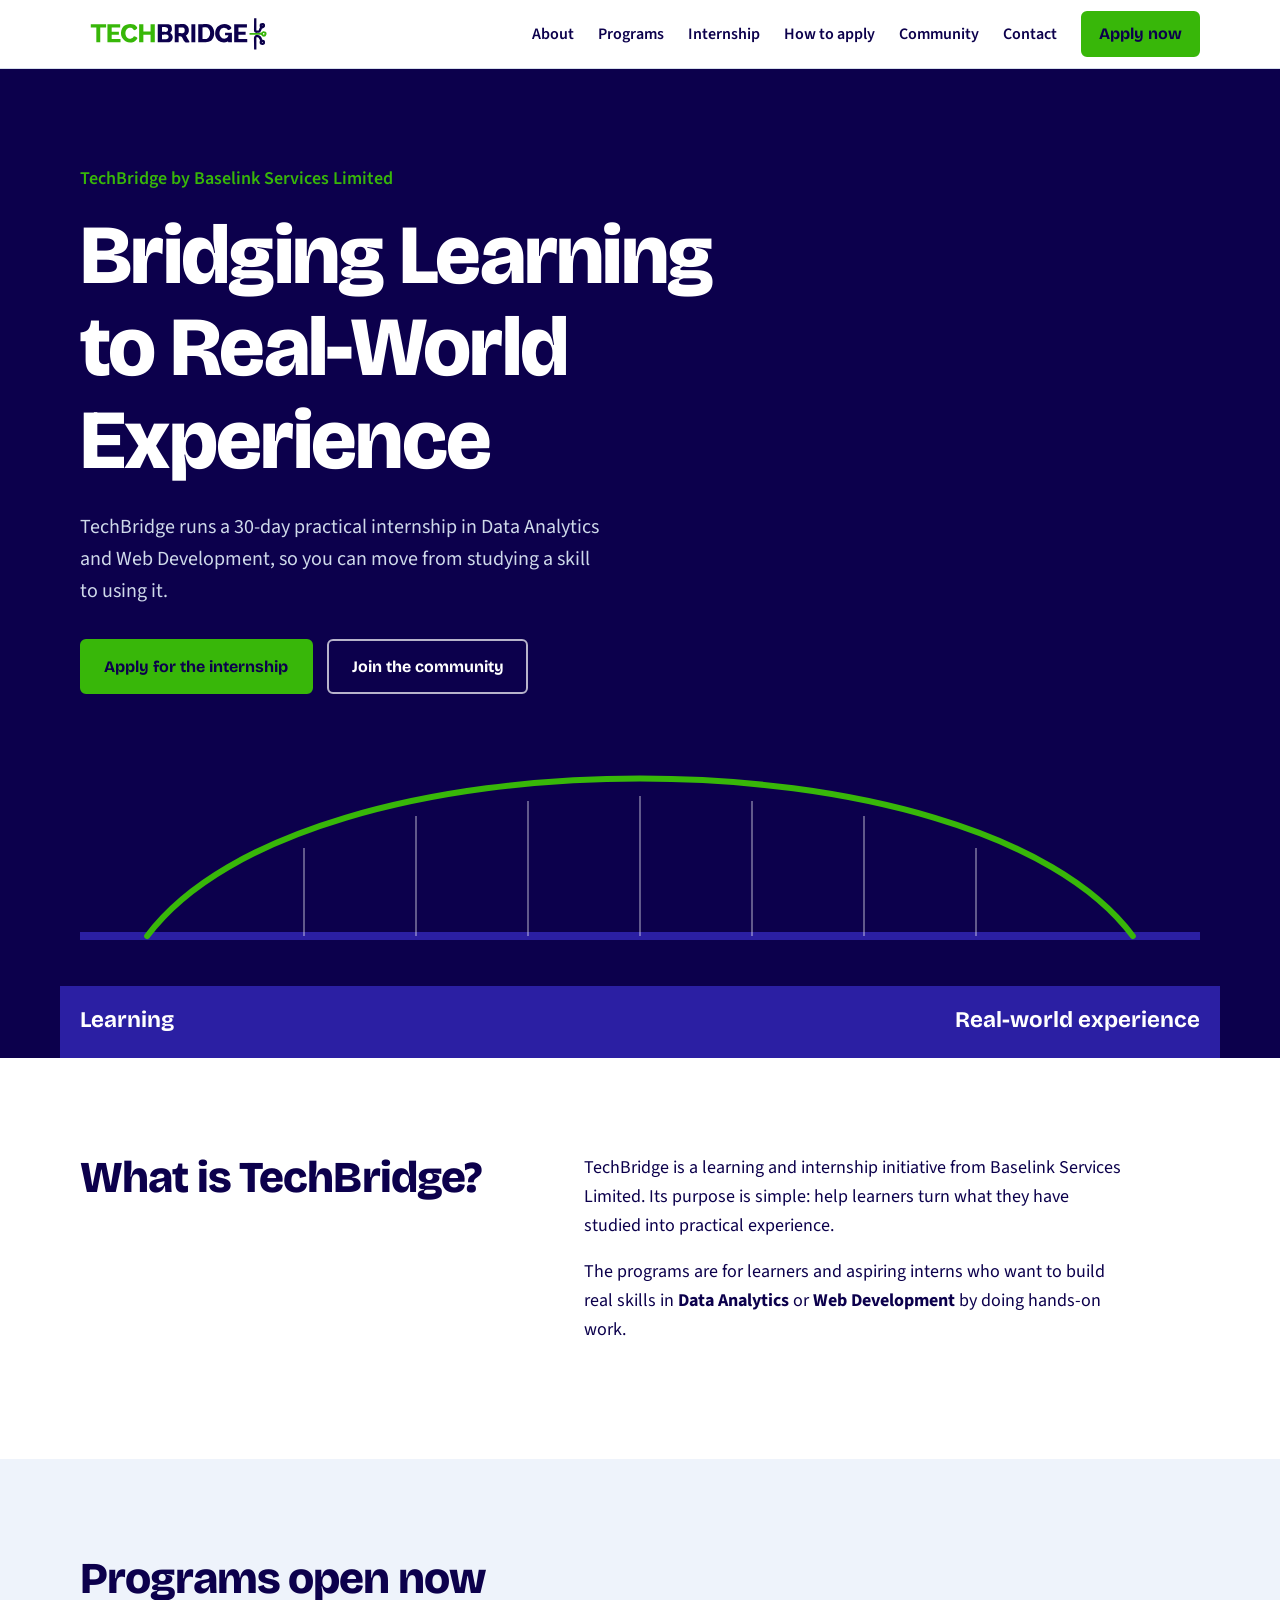
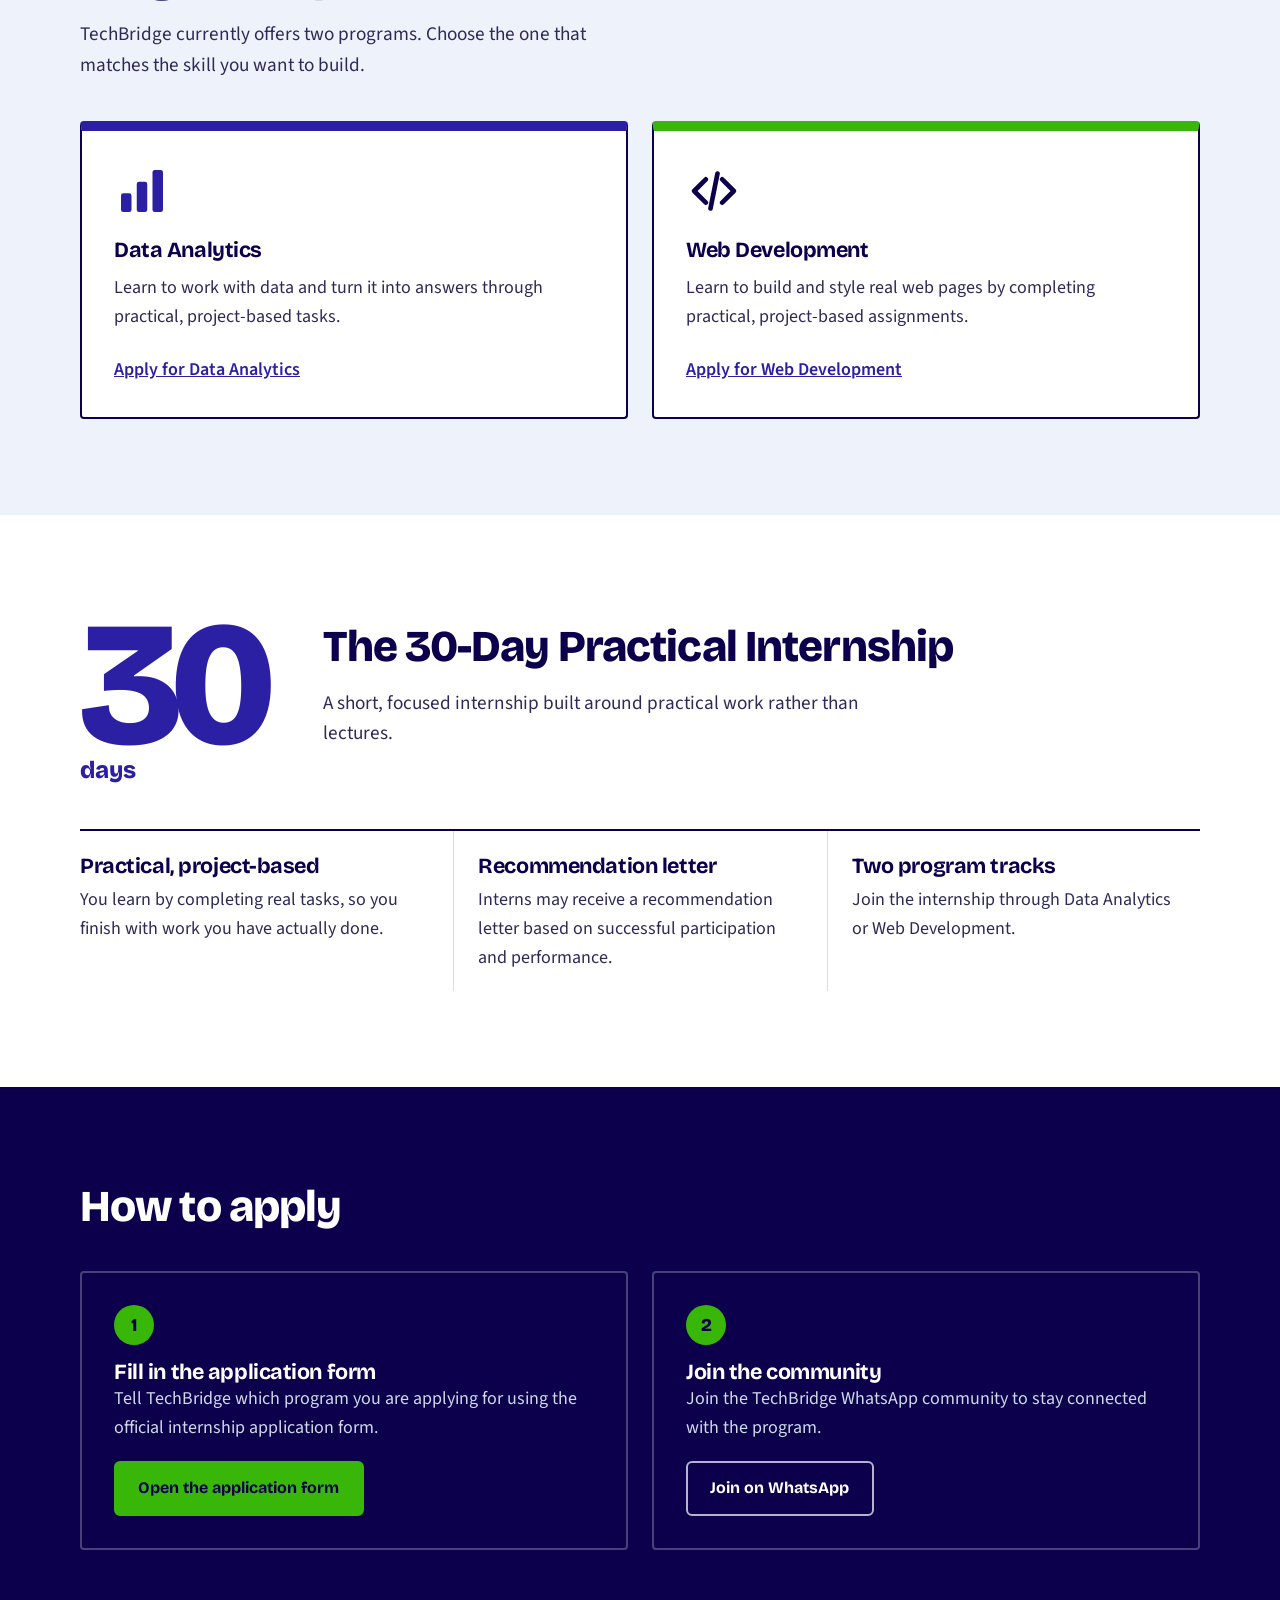
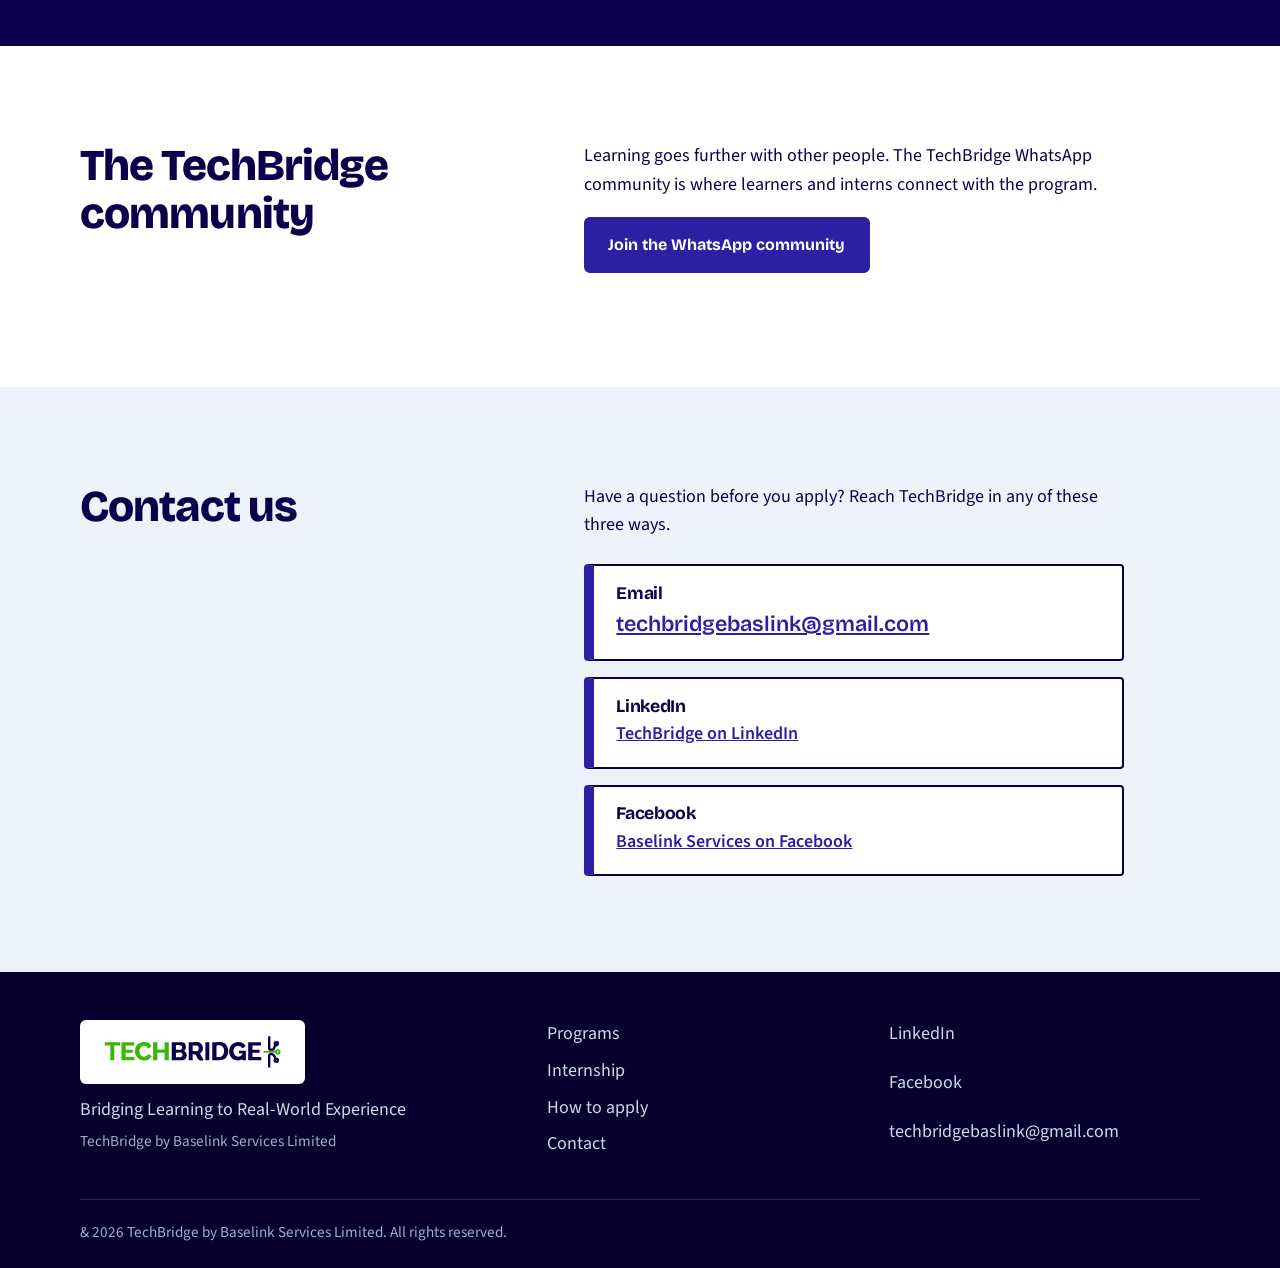
==== index.html @ 93c8d18e "Add files via upload" ====
<!DOCTYPE html>
<html lang="en">
<head>
    <meta charset="UTF-8">
    <meta name="viewport" content="width=device-width, initial-scale=1.0">
    <title>TechBridge | Bridging Learning to Real-World Experience</title>
    <meta name="description" content="TechBridge by Baselink Services Limited offers a 30-day practical internship in Data Analytics and Web Development.">
    <link rel="icon" href="images/techbridge-logo.svg" type="image/svg+xml">
    <link rel="preconnect" href="https://fonts.googleapis.com">
    <link rel="preconnect" href="https://fonts.gstatic.com" crossorigin>
    <link href="https://fonts.googleapis.com/css2?family=Bricolage+Grotesque:opsz,wght@12..96,500;12..96,700;12..96,800&family=Source+Sans+3:wght@400;600&display=swap" rel="stylesheet">
    <link rel="stylesheet" href="style.css">
</head>
<body>
    <a class="skip-link" href="#main">Skip to content</a>

    <header class="site-header">
        <div class="wrap header-inner">
            <a class="brand" href="#top" aria-label="TechBridge home">
                <img src="techbridge-logo.svg" alt="TechBridge logo" width="196" height="40">
            </a>
            <input type="checkbox" id="nav-check" class="nav-check" aria-label="Open menu">
            <label for="nav-check" class="nav-toggle" aria-hidden="true">
                <span class="bars"></span>
            </label>
            <nav class="site-nav" aria-label="Main">
                <ul>
                    <li><a href="#about">About</a></li>
                    <li><a href="#programs">Programs</a></li>
                    <li><a href="#internship">Internship</a></li>
                    <li><a href="#apply">How to apply</a></li>
                    <li><a href="#community">Community</a></li>
                    <li><a href="#contact">Contact</a></li>
                    <li><a class="btn btn-small" href="https://forms.gle/8EbdSy5ttGfLZfjv5" target="_blank" rel="noopener">Apply now</a></li>
                </ul>
            </nav>
        </div>
    </header>

    <main id="main">
        <!-- HERO -->
        <section class="hero" id="top">
            <div class="wrap">
                <p class="hero-org">TechBridge by Baselink Services Limited</p>
                <h1>Bridging Learning to Real-World Experience</h1>
                <p class="hero-lead">TechBridge runs a 30-day practical internship in Data Analytics and Web Development, so you can move from studying a skill to using it.</p>
                <div class="actions">
                    <a class="btn" href="https://forms.gle/8EbdSy5ttGfLZfjv5" target="_blank" rel="noopener">Apply for the internship</a>
                    <a class="btn btn-ghost" href="https://chat.whatsapp.com/FqpBvYS4oaK32cXDxc8JIS" target="_blank" rel="noopener">Join the community</a>
                </div>

                <div class="bridge" aria-hidden="true">
                    <svg viewBox="0 0 1000 220" preserveAspectRatio="none" focusable="false">
                        <path class="deck" d="M0 170H1000" />
                        <path class="arc" pathLength="1" d="M60 170C200 -40 800 -40 940 170" />
                        <g class="hangers">
                            <path d="M200 170V82M300 170V50M400 170V35M500 170V30M600 170V35M700 170V50M800 170V82" />
                        </g>
                    </svg>
                    <div class="banks">
                        <span>Learning</span>
                        <span>Real-world experience</span>
                    </div>
                </div>
            </div>
        </section>

        <!-- ABOUT -->
        <section class="section" id="about">
            <div class="wrap split">
                <div>
                    <h2>What is TechBridge?</h2>
                </div>
                <div class="prose">
                    <p>TechBridge is a learning and internship initiative from Baselink Services Limited. Its purpose is simple: help learners turn what they have studied into practical experience.</p>
                    <p>The programs are for learners and aspiring interns who want to build real skills in <strong>Data Analytics</strong> or <strong>Web Development</strong> by doing hands-on work.</p>
                </div>
            </div>
        </section>

        <!-- PROGRAMS -->
        <section class="section section-tint" id="programs">
            <div class="wrap">
                <h2>Programs open now</h2>
                <p class="section-lead">TechBridge currently offers two programs. Choose the one that matches the skill you want to build.</p>
                <div class="program-grid">
                    <article class="program program-data">
                        <svg class="program-icon" viewBox="0 0 48 48" aria-hidden="true" focusable="false">
                            <rect x="6" y="26" width="9" height="16" rx="2"/><rect x="19.5" y="16" width="9" height="26" rx="2"/><rect x="33" y="6" width="9" height="36" rx="2"/>
                        </svg>
                        <h3>Data Analytics</h3>
                        <p>Learn to work with data and turn it into answers through practical, project-based tasks.</p>
                        <a class="text-link" href="https://forms.gle/8EbdSy5ttGfLZfjv5" target="_blank" rel="noopener">Apply for Data Analytics</a>
                    </article>

                    <article class="program program-web">
                        <svg class="program-icon" viewBox="0 0 48 48" aria-hidden="true" focusable="false">
                            <path d="M17 14L7 24l10 10M31 14l10 10-10 10M27 9l-6 30" fill="none" stroke="currentColor" stroke-width="4" stroke-linecap="round" stroke-linejoin="round"/>
                        </svg>
                        <h3>Web Development</h3>
                        <p>Learn to build and style real web pages by completing practical, project-based assignments.</p>
                        <a class="text-link" href="https://forms.gle/8EbdSy5ttGfLZfjv5" target="_blank" rel="noopener">Apply for Web Development</a>
                    </article>
                </div>
            </div>
        </section>

        <!-- INTERNSHIP -->
        <section class="section" id="internship">
            <div class="wrap">
                <div class="internship-head">
                    <p class="big-days"><span>30</span> days</p>
                    <div>
                        <h2>The 30-Day Practical Internship</h2>
                        <p class="section-lead">A short, focused internship built around practical work rather than lectures.</p>
                    </div>
                </div>
                <ul class="benefits">
                    <li>
                        <h3>Practical, project-based</h3>
                        <p>You learn by completing real tasks, so you finish with work you have actually done.</p>
                    </li>
                    <li>
                        <h3>Recommendation letter</h3>
                        <p>Interns may receive a recommendation letter based on successful participation and performance.</p>
                    </li>
                    <li>
                        <h3>Two program tracks</h3>
                        <p>Join the internship through Data Analytics or Web Development.</p>
                    </li>
                </ul>
            </div>
        </section>

        <!-- HOW TO APPLY -->
        <section class="section section-ink" id="apply">
            <div class="wrap">
                <h2>How to apply</h2>
                <ol class="steps">
                    <li>
                        <h3>Fill in the application form</h3>
                        <p>Tell TechBridge which program you are applying for using the official internship application form.</p>
                        <a class="btn" href="https://forms.gle/8EbdSy5ttGfLZfjv5" target="_blank" rel="noopener">Open the application form</a>
                    </li>
                    <li>
                        <h3>Join the community</h3>
                        <p>Join the TechBridge WhatsApp community to stay connected with the program.</p>
                        <a class="btn btn-ghost" href="https://chat.whatsapp.com/FqpBvYS4oaK32cXDxc8JIS" target="_blank" rel="noopener">Join on WhatsApp</a>
                    </li>
                </ol>
            </div>
        </section>

        <!-- COMMUNITY -->
        <section class="section" id="community">
            <div class="wrap split">
                <div>
                    <h2>The TechBridge community</h2>
                </div>
                <div class="prose">
                    <p>Learning goes further with other people. The TechBridge WhatsApp community is where learners and interns connect with the program.</p>
                    <p><a class="btn btn-blue" href="https://chat.whatsapp.com/FqpBvYS4oaK32cXDxc8JIS" target="_blank" rel="noopener">Join the WhatsApp community</a></p>
                </div>
            </div>
        </section>

        <!-- CONTACT -->
        <section class="section section-tint" id="contact">
            <div class="wrap split">
                <div>
                    <h2>Contact us</h2>
                </div>
                <div class="prose">
                    <p>Have a question before you apply? Reach TechBridge in any of these three ways.</p>
                    <ul class="contact-list">
                        <li>
                            <h3>Email</h3>
                            <a class="email" href="mailto:techbridgebaslink@gmail.com">techbridgebaslink@gmail.com</a>
                        </li>
                        <li>
                            <h3>LinkedIn</h3>
                            <a href="https://www.linkedin.com/company/techbridge-services/" target="_blank" rel="noopener">TechBridge on LinkedIn</a>
                        </li>
                        <li>
                            <h3>Facebook</h3>
                            <a href="https://www.facebook.com/p/Baselink-Services-100066771475783/" target="_blank" rel="noopener">Baselink Services on Facebook</a>
                        </li>
                    </ul>
                </div>
            </div>
        </section>
    </main>

    <!-- FOOTER -->
    <footer class="site-footer">
        <div class="wrap footer-inner">
            <div class="footer-brand">
                <a class="brand" href="#top" aria-label="TechBridge home">
                    <img src="techbridge-logo.svg" alt="TechBridge logo" width="196" height="40">
                </a>
                <p>Bridging Learning to Real-World Experience</p>
                <p class="small">TechBridge by Baselink Services Limited</p>
            </div>
            <nav aria-label="Footer">
                <ul class="footer-links">
                    <li><a href="#programs">Programs</a></li>
                    <li><a href="#internship">Internship</a></li>
                    <li><a href="#apply">How to apply</a></li>
                    <li><a href="#contact">Contact</a></li>
                </ul>
            </nav>
            <ul class="footer-links">
                <li><a href="https://www.linkedin.com/company/techbridge-services/" target="_blank" rel="noopener">LinkedIn</a></li>
                <li><a href="https://www.facebook.com/p/Baselink-Services-100066771475783/" target="_blank" rel="noopener">Facebook</a></li>
                <li><a href="mailto:techbridgebaslink@gmail.com">techbridgebaslink@gmail.com</a></li>
            </ul>
        </div>
        <div class="wrap copyright">
            <p>& 2026 TechBridge by Baselink Services Limited. All rights reserved.</p>
        </div>
    </footer>
</body>
</html>
---- style.css ----
:root {
  --ink: #0c004c;
  --ink-soft: #2e2a55;
  --blue: #2b1fa3;
  --blue-dark: #1d1478;
  --signal: #38b709;
  --paper: #ffffff;
  --mist: #eef3fb;
  --line: #d6deeb;
  --font-head: "Bricolage Grotesque", "Segoe UI", system-ui, sans-serif;
  --font-body: "Source Sans 3", "Segoe UI", system-ui, sans-serif;
}

*, *::before, *::after { box-sizing: border-box;}
html { scroll-behavior: smooth; scroll-padding-top: 76px;}
body {
    margin: 0;
    font-family: var(--font-body);
    font-size: 1.125rem;
    line-height: 1.6;
    color: var(--ink);
    background: var(--paper);
}
img, svg { max-width: 100%; display: block;}
a { color: var(--blue);}
h1, h2, h3 {
    font-family: var(--font-head);
    line-height: 1.1;
    margin: 0;
    letter-spacing: -0.02em;
}
h2 { font-size: clamp(1.9rem, 4vw, 2.75rem); font-weight: 800;}
h3 { font-size: 1.35rem; font-weight: 700;}
p { margin: 0 0 1em;}

:focus-visible { outline: 3px solid var(--signal); outline-offset: 3px;}

.wrap { width: min(1120px, 100% - 2.5rem); margin-inline: auto;}
.sr-only {
    position: absolute;
    width: 1px;
    height: 1px;
    overflow: hidden;
    clip: rect(0 0 0 0);
    white-space: nowrap;
}
.skip-link {
    position: absolute;
    left: -999px;
    top: 0;
    background: var(--signal);
    color: var(--ink);
    padding: .6rem 1rem;
    z-index: 100;
}
.skip-link:focus { left: 0;}

/* BUTTONS */
.btn {
    display: inline-block;
    padding: .8rem 1.4rem;
    border-radius: 6px;
    background: var(--signal);
    color: var(--ink);
    font-family: var(--font-head);
    font-weight: 700;
    font-size: 1rem;
    text-decoration: none;
    border: 2px solid var(--signal);
    transition: background .2s, color .2s, border-color .2s;
}
.btn:hover { background: #4ccf1a; border-color: #4ccf1a;}
.btn-ghost { background: transparent; color: #fff; border-color: rgba(255, 255, 255, .7);}
.btn-ghost:hover { background: #fff; color: var(--ink); border-color: #fff;}
.btn-blue { background: var(--blue); border-color: var(--blue); color: #fff;}
.btn-blue:hover { background: var(--blue-dark); border-color: var(--blue-dark);}
.btn-small { padding: .5rem 1rem;}
.actions { display: flex; flex-wrap: wrap; gap: .9rem;}

/* HEADER */
.site-header {
    position: sticky;
    top: 0;
    z-index: 50;
    background: #fff;
    color: var(--ink);
    border-bottom: 1px solid var(--line);
}
.header-inner {
    position: relative;
    display: flex;
    align-items: center;
    justify-content: space-between;
    min-height: 68px;
}
.brand {
    display: inline-flex;
    align-items: center;
    text-decoration: none;
}
.brand img { height: 45px; width: 220pz; max-width: none; object-fit: cover; object-position: 50% 48.9%;}
.site-nav ul {
    list-style: none;
    margin: 0;
    padding: 0;
    display: flex;
    align-items: center;
    gap: 1.5rem;
}
.site-header a:not(.btn) {
    color: var(--ink);
    text-decoration: none;
    font-weight: 600;
    font-size: 1rem;
}
.site-header a:not(.btn):hover,
.site-header a:not(.btn):focus-visible { color: var(--blue); text-decoration: none;}

.nav-check {
    position: absolute;
    right: 0;
    top: 12px;
    width: 44px;
    height: 44px;
    opacity: 0;
    margin: 0;
    cursor: pointer;
    z-index: 2;
    display: none;
}
.nav-toggle {
    display: none;
    border: 2px solid var(--ink);
    border-radius: 6px;
    width: 44px;
    height: 44px;
    cursor: pointer;
    align-items: center;
    justify-content: center;
}
.nav-check:focus-visible + .nav-toggle { outline: 3px solid var(--signal); outline-offset: 3px;}
.nav-toggle .bars, .nav-toggle .bars::before, .nav-toggle .bars::after {
    display: block;
    width: 20px;
    height: 2px;
    background: var(--ink);
    position: relative;
    content: "";
}
.nav-toggle .bars::before { position: absolute; top: -6px;}
.nav-toggle .bars::after { position: absolute; top: 6px;}

/* HERO */
.hero {
    background: var(--ink);
    color: #fff;
    padding: clamp(3rem, 8vw, 6rem) 0 0;
    overflow: hidden;
}
.hero-org { color: var(--signal); font-weight: 600; margin-bottom: 1rem;}
.hero h1 { font-size: clamp(2.5rem, 7vw, 5.25rem); font-weight: 800; max-width: 14ch;}
.hero-lead {
    max-width: 52ch;
    font-size: 1.25rem;
    color: #cfd9ea;
    margin: 1.5rem 0 2rem;
}

.bridge { margin-top: clamp(2.5rem, 6vw, 4.5rem);}
.bridge svg {
    width: 100%;
    height: clamp(110px, 22vw, 220px);
    overflow: visible;
}
.bridge .deck { stroke: var(--blue); stroke-width: 8; fill: none;}
.bridge .arc {
    stroke: var(--signal);
    stroke-width: 6;
    fill: none;
    stroke-linecap: round;
    vector-effect: non-scaling-stroke;
}
.bridge svg { animation: reveal 1.6s ease-out both;}
.bridge .hangers path { stroke: rgba(255, 255, 255, .35); stroke-width: 2; vector-effect: non-scaling-stroke; fill: none;}
.banks {
    display: flex;
    justify-content: space-between;
    gap: 1rem;
    background: var(--blue);
    margin: 0 -1.25rem;
    padding: 1rem 1.25rem 1.25rem;
    font-family: var(--font-head);
    font-weight: 700;
    font-size: clamp(1rem, 2.5vw, 1.4rem);
}
@keyframes reveal { from { clip-path: inset(-20% 100% -20% 0);} to { clip-path: inset(-20% 0 -20% 0);}}

/* SECTIONS */
.section { padding: clamp(3.5rem, 8vw, 6rem) 0;}
.section-tint { background: var(--mist);}
.section-ink { background: var(--ink); color: #fff;}
.section-lead {
    font-size: 1.2rem;
    color: var(--ink-soft);
    max-width: 55ch;
    margin-top: 1rem;
}
.section-ink .section-lead { color: #cfd9ea;}

.split {
    display: grid;
    grid-template-columns: 1fr 1.4fr;
    gap: clamp(1.5rem, 5vw, 4rem);
    align-items: start;
}
.prose { max-width: 60ch;}
.email {
    font-family: var(--font-head);
    font-size: clamp(1.25rem, 3vw, 1.75rem);
    font-weight: 700;
    word-break: break-word;
}

/* CONTACT */
.contact-list {
    list-style: none;
    margin: 1.5rem 0 0;
    padding: 0;
    display: grid;
    gap: 1rem;
}
.contact-list li {
    background: #fff;
    border: 2px solid var(--ink);
    border-left: 10px solid var(--blue);
    border-radius: 4px;
    padding: 1.1rem 1.4rem;
}
.contact-list h3 { font-size: 1.1rem; margin-bottom: .25rem;}
.contact-list a { font-weight: 600; word-break: break-word;}
.contact-list .email { font-size: clamp(1.1rem, 2.5vw, 1.35rem);}

/* PROGRAMS */
.program-grid {
    display: grid;
    grid-template-columns: repeat(2, 1fr);
    gap: 1.5rem;
    margin-top: 2.5rem;
}
.program {
    background: #fff;
    border: 2px solid var(--ink);
    border-radius: 4px;
    padding: 2rem;
    display: flex;
    flex-direction: column;
    align-items: flex-start;
    gap: .75rem;
}
.program p { color: var(--ink-soft); margin: 0;}
.program-icon {
    width: 56px;
    height: 56px;
    color: var(--blue);
    fill: var(--blue);
    margin-bottom: .5rem;
}
.program-web .program-icon { fill: none; color: var(--ink);}
.program-data { border-top: 10px solid var(--blue);}
.program-web { border-top: 10px solid var(--signal);}
.text-link { margin-top: auto; padding-top: .75rem; font-weight: 600;}

/* INTERNSHIP */
.internship-head {
    display: flex;
    align-items: center;
    gap: clamp(1.5rem, 5vw, 3.5rem);
    flex-wrap: wrap;
}
.big-days {
    margin: 0;
    font-family: var(--font-head);
    font-weight: 800;
    line-height: .85;
    color: var(--blue);
    font-size: 1.5rem;
}
.big-days span {
    display: block;
    font-size: clamp(6rem, 18vw, 11rem);
    letter-spacing: -0.05em;
}
.benefits {
    list-style: none;
    margin: 3rem 0 0;
    padding: 0;
    display: grid;
    grid-template-columns: repeat(3, 1fr);
    gap: 0;
    border-top: 2px solid var(--ink);
}
.benefits li { padding: 1.5rem 1.5rem 0 0;}
.benefits li + li { padding-left: 1.5rem; border-left: 1px solid var(--line);}
.benefits h3 { margin-bottom: .5rem;}
.benefits p { color: var(--ink-soft);}

/* APPLY STEPS */
.steps {
    list-style: none;
    counter-reset: step;
    margin: 2.5rem 0 0;
    padding: 0;
    display: grid;
    grid-template-columns: repeat(2, 1fr);
    gap: 1.5rem;
}
.steps li {
    counter-increment: step;
    border: 2px solid rgba(255, 255, 255, .25);
    border-radius: 4px;
    padding: 2rem;
    position: relative;
}
.steps li::before {
    content: counter(step);
    display: grid;
    place-items: center;
    width: 40px;
    height: 40px;
    border-radius: 50%;
    background: var(--signal);
    color: var(--ink);
    font-family: var(--font-head);
    font-weight: 800;
    margin-bottom: 1rem;
}
.steps p { color: #cfd9ea;}

/* FOOTER */
.site-footer { background: #07002f; color: #cfd9ea; padding: 3rem 0 1.5rem;}
.footer-inner {
    display: grid;
    grid-template-columns: 1.4fr 1fr 1fr;
    gap: 2rem;
}
.footer-brand .brand {
    background: #fff;
    padding: .6rem .9rem;
    border-radius: 6px;
}
.footer-brand p { margin: .75rem 0 0;}
.footer-brand .small { font-size: .95rem; color: #9fb0c8; margin-top: .25rem;}
.footer-links {
    list-style: none;
    margin: 0;
    padding: 0;
    display: grid;
    gap: .5rem;
}
.footer-links a { color: #cfd9ea; text-decoration: none; word-break: break-word;}
.footer-links a:hover { color: var(--signal); text-decoration: none;}
.copyright {
    margin-top: 2.5rem;
    padding-top: 1.25rem;
    border-top: 1px solid rgba(255, 255, 255, .15);
    font-size: .95rem;
    color: #9fb0c8;
}
.copyright p { margin: 0;}

/* TABLET */
@media (max-width: 900px) {
    .nav-check { display: block;}
    .nav-toggle { display: inline-flex;}
    .site-nav {
        position: absolute;
        top: 68px;
        left: -1.25rem;
        right: -1.25rem;
        background: #fff;
        border-bottom: 1px solid var(--line);
        display: none;
        padding: 1rem 1.25rem 1.5rem;
    }
    .nav-check:checked ~ .site-nav { display: block;}
    .site-nav ul { flex-direction: column; align-items: flex-start; gap: 1rem;}
    .split { grid-template-columns: 1fr;}
    .benefits { grid-template-columns: 1fr;}
    .benefits li, .benefits li + li { padding: 1.25rem 0; border-left: 0; border-bottom: 1px solid var(--line);}
    .footer-inner { grid-template-columns: 1fr 1fr;}
    .footer-brand { grid-column: 1 / -1;}
}

/* MOBILE */
@media (max-width: 640px) {
    body { font-size: 1.0625rem;}
    .program-grid, .steps { grid-template-columns: 1fr;}
    .program, .steps li { padding: 1.5rem;}
    .actions .btn { width: 100%; text-align: center;}
    .footer-inner { grid-template-columns: 1fr;}
    .banks { flex-direction: column; gap: .25rem;}
    .banks span:last-child { text-align: right;}
}

@media (prefers-reduced-motion: reduce) {
    html { scroll-behavior: auto;}
    .bridge svg { animation: none;}
}
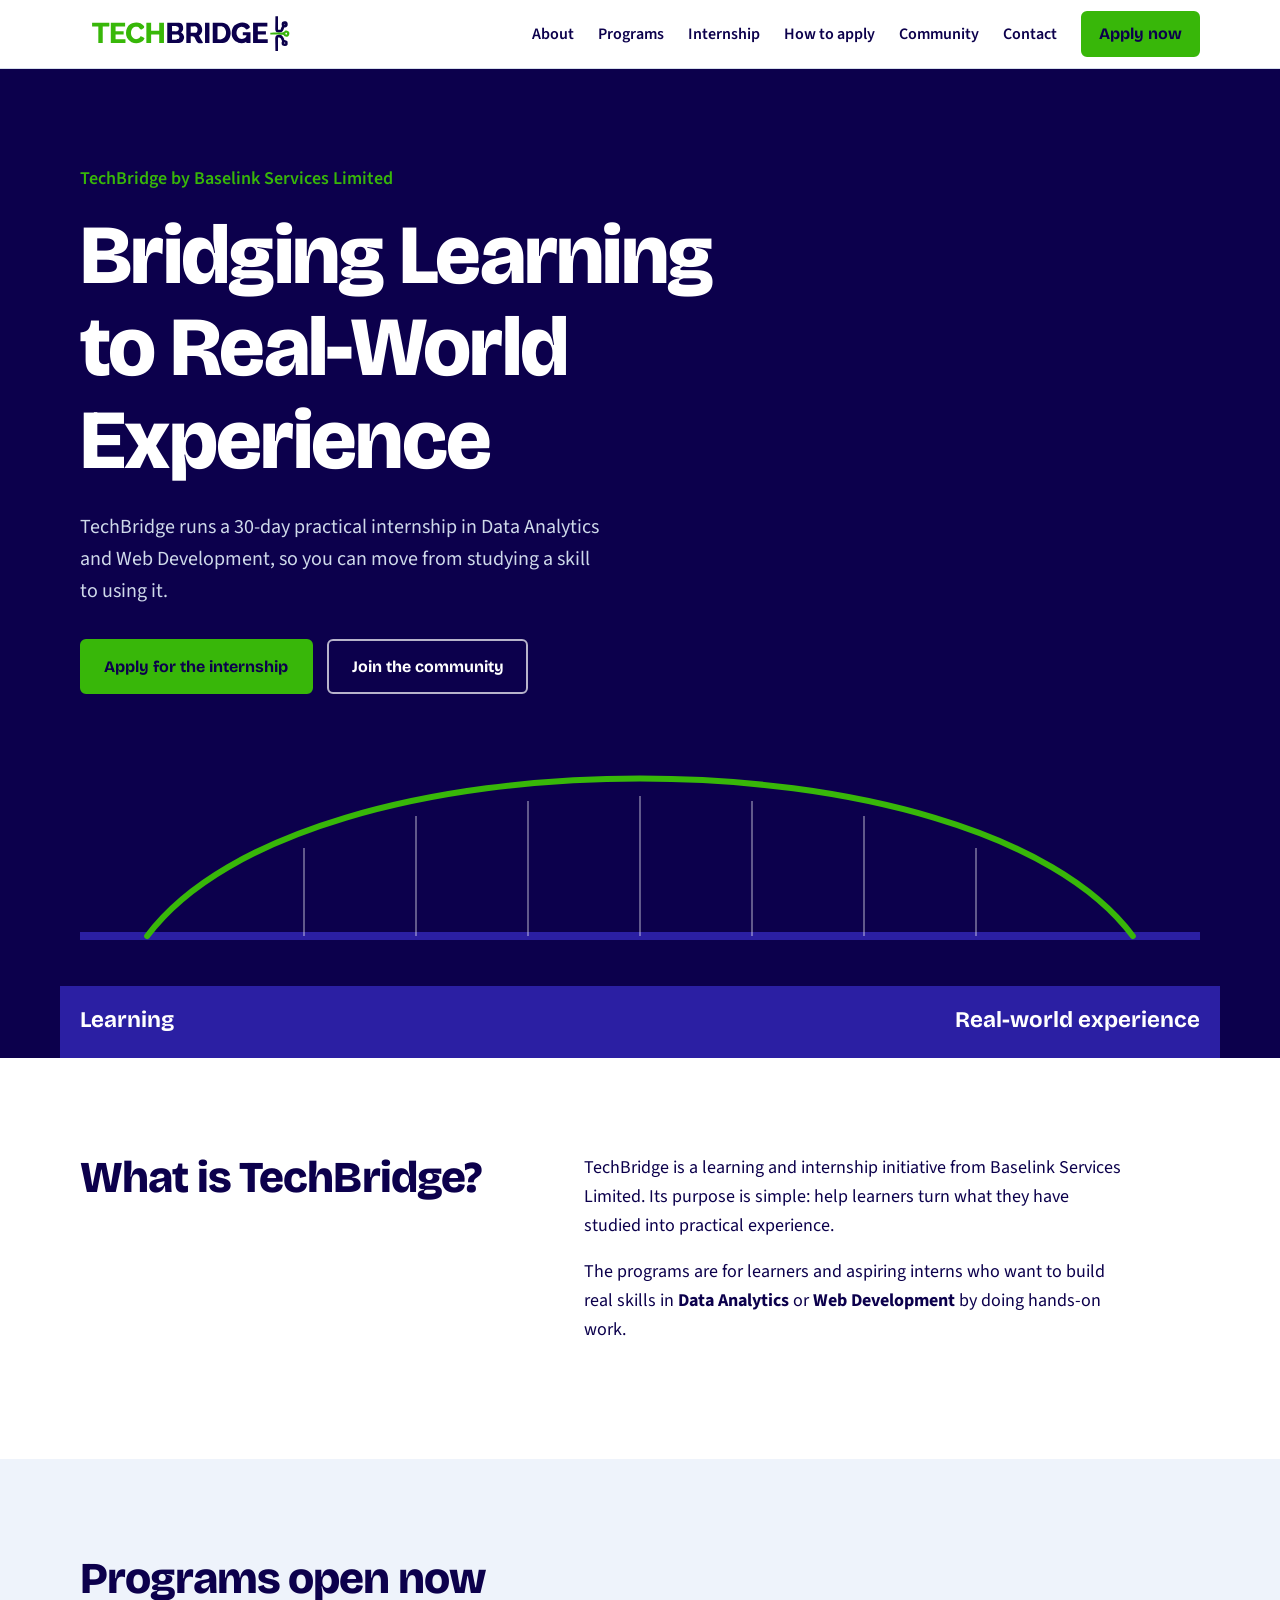
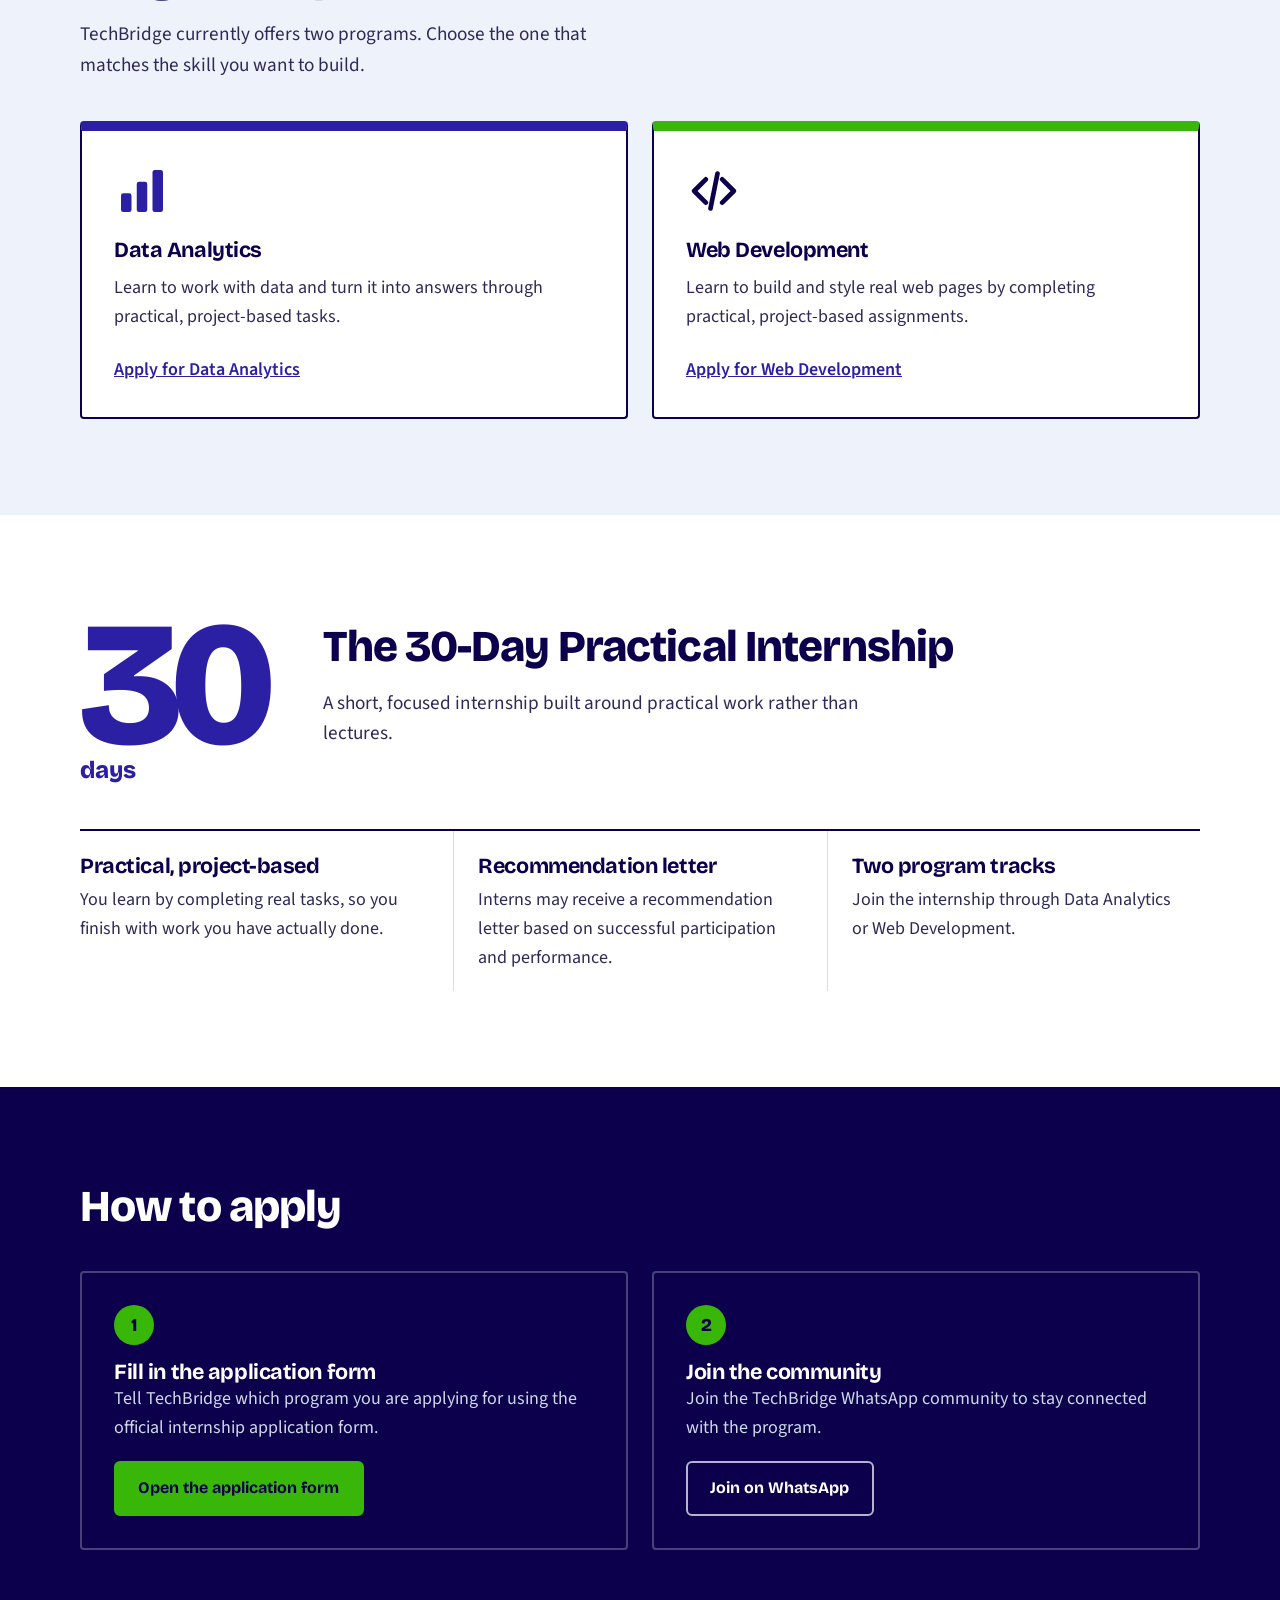
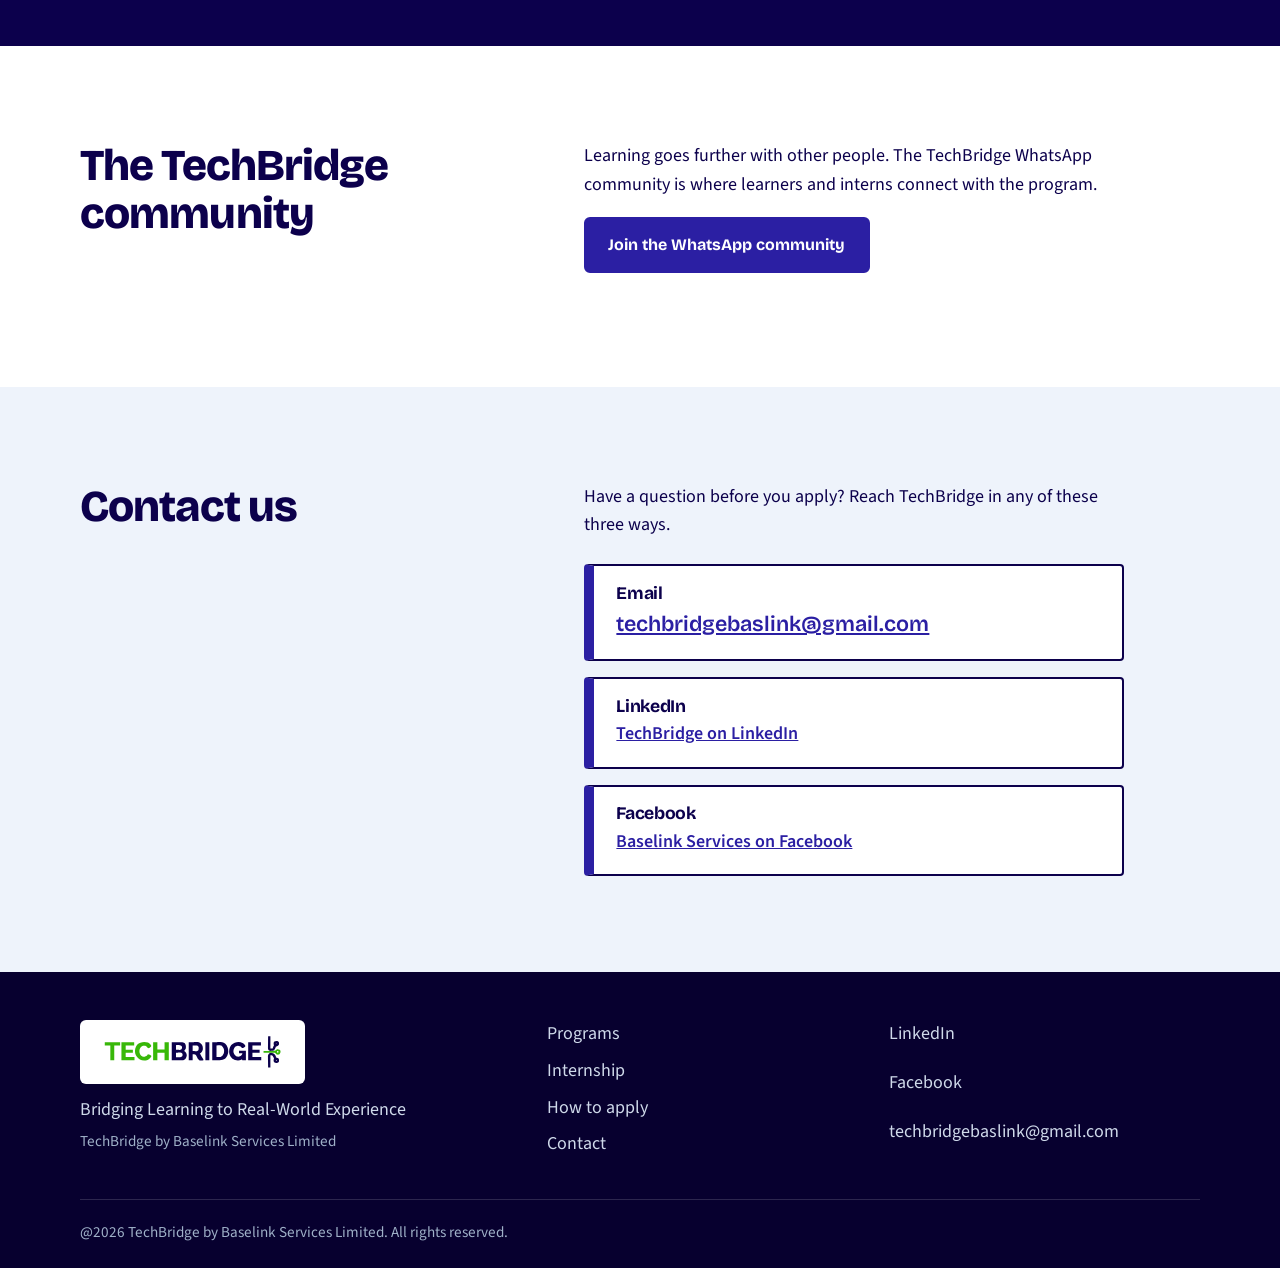
==== commit a1d2a3a5: "Add files via upload" ====
--- a/index.html
+++ b/index.html
@@ -17,16 +17,16 @@
     <header class="site-header">
         <div class="wrap header-inner">
             <a class="brand" href="#top" aria-label="TechBridge home">
-                <img src="techbridge-logo.svg" alt="TechBridge logo" width="196" height="40">
+                <img src="techbridge-logo.svg" alt="TechBridge logo" width="220" height="45">
             </a>
-            <input type="checkbox" id="nav-check" class="nav-check" aria-label="Open menu">
-            <label for="nav-check" class="nav-toggle" aria-hidden="true">
-                <span class="bars"></span>
+             <span id="menu-open" class="menu-anchor"></span>
+            <a class="nav-toggle nav-open" href="#menu-open" aria-label="Open menu"><span class="bars"></span></a>
+            <a class="nav-toggle nav-close" href="#menu-closed" aria-label="Close menu"><span class="bars"></span></a>
             </label>
             <nav class="site-nav" aria-label="Main">
                 <ul>
                     <li><a href="#about">About</a></li>
-                    <li><a href="#programs">Programs</a></li>
+                    <li><a href="programs.html">Programs</a></li>
                     <li><a href="#internship">Internship</a></li>
                     <li><a href="#apply">How to apply</a></li>
                     <li><a href="#community">Community</a></li>
@@ -216,7 +216,7 @@
             </ul>
         </div>
         <div class="wrap copyright">
-            <p>& 2026 TechBridge by Baselink Services Limited. All rights reserved.</p>
+            <p>@2026 TechBridge by Baselink Services Limited. All rights reserved.</p>
         </div>
     </footer>
 </body>
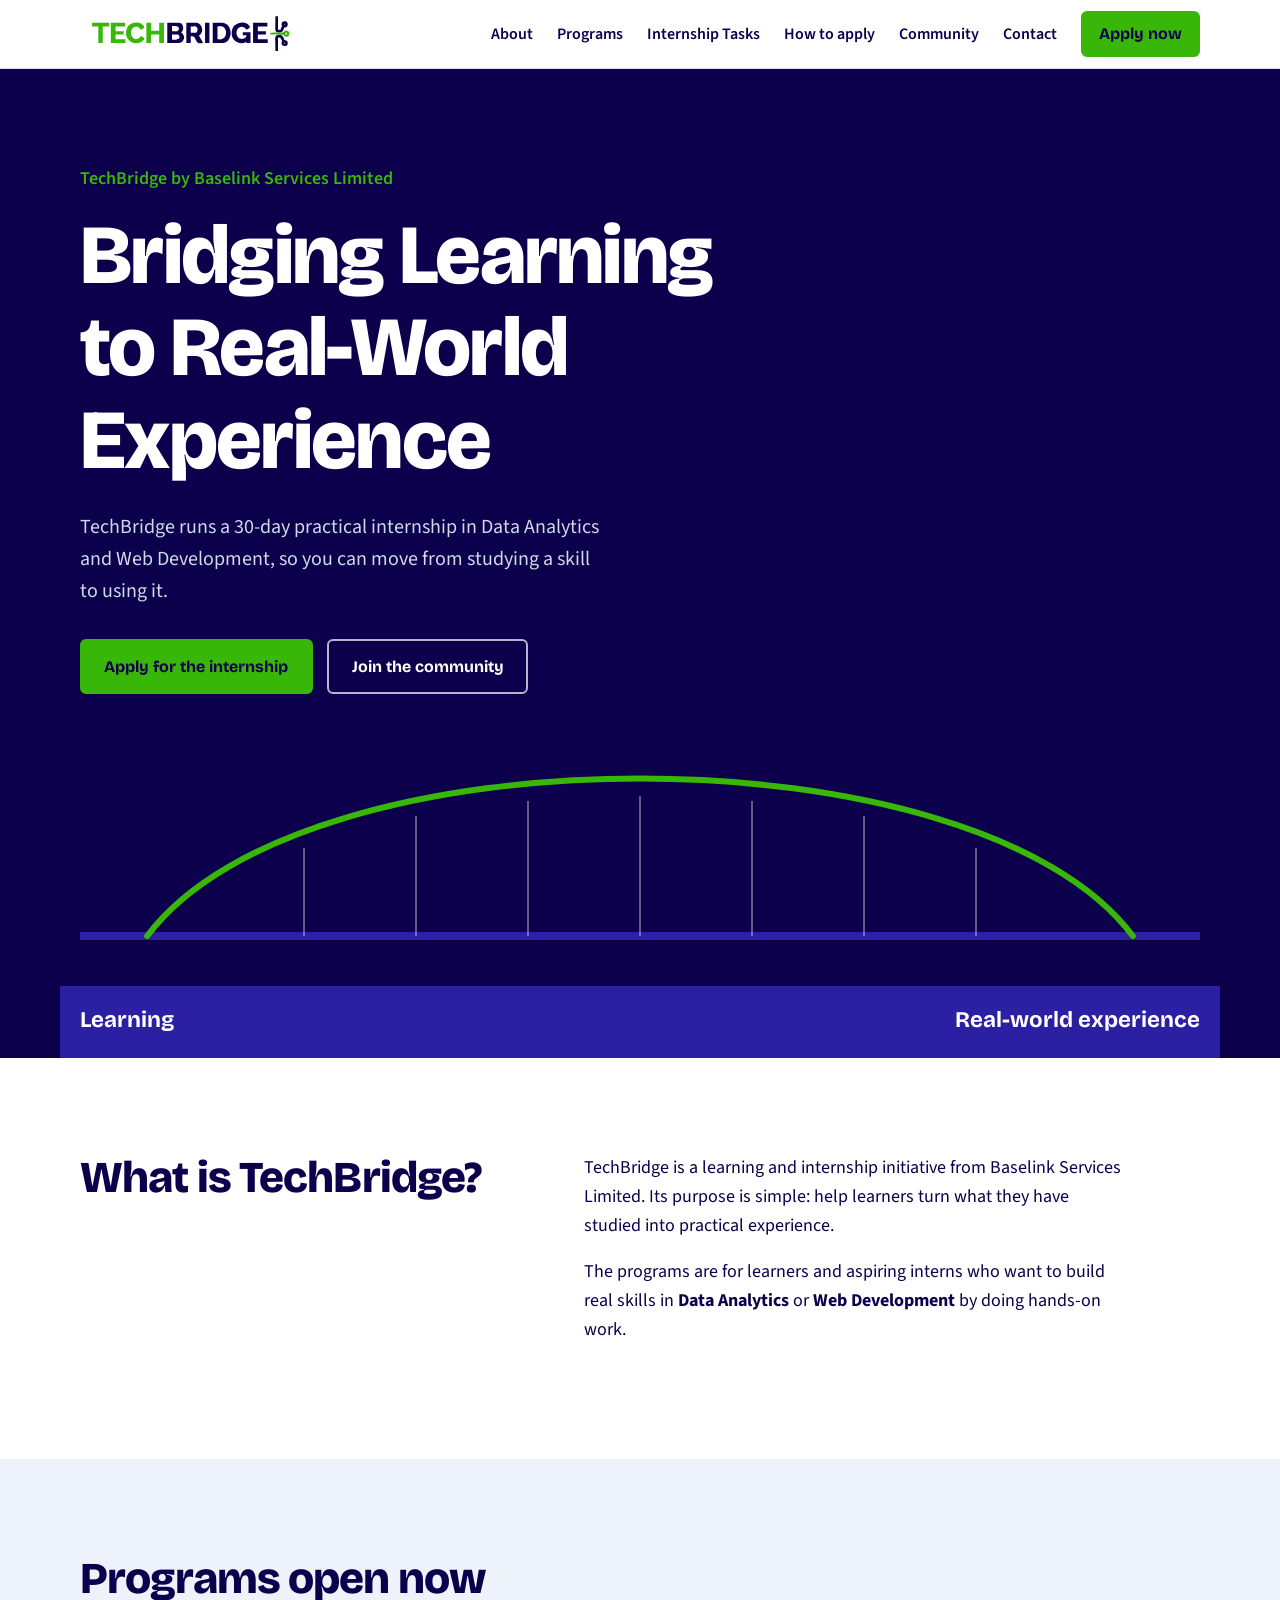
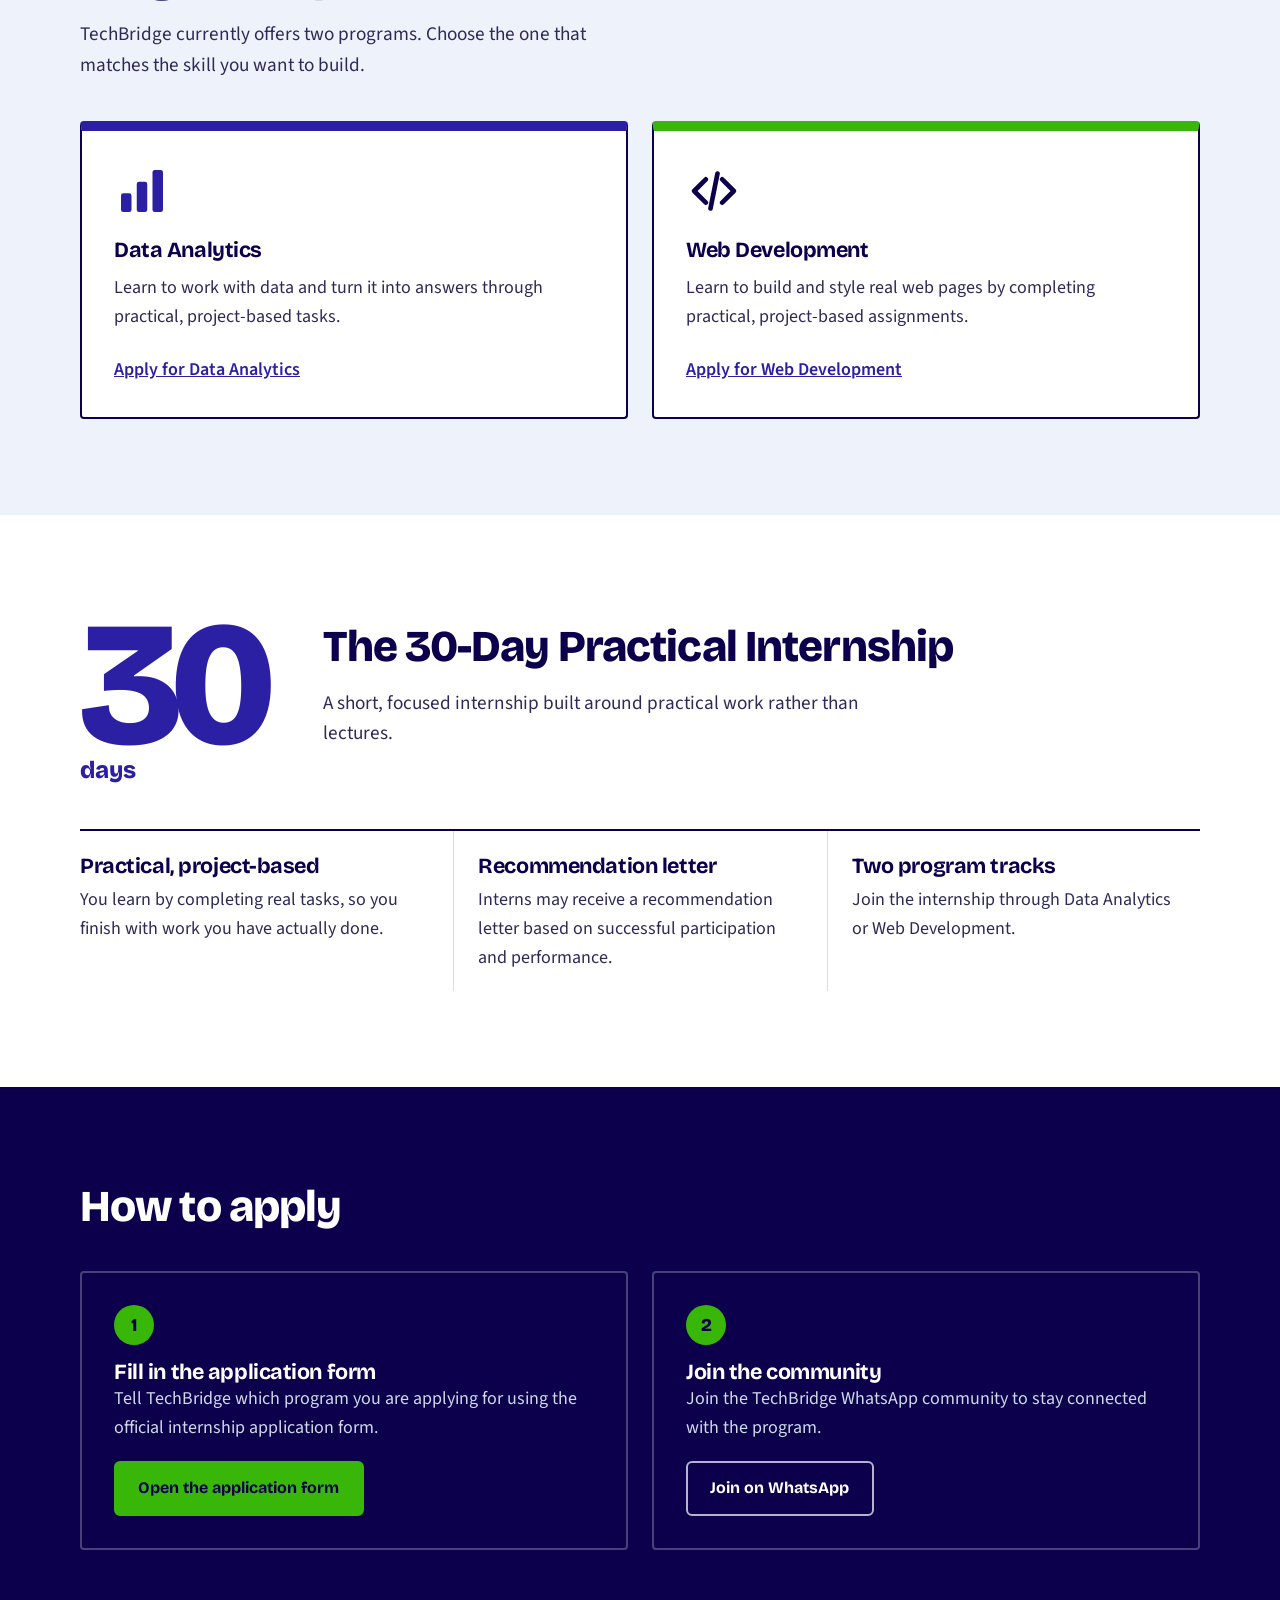
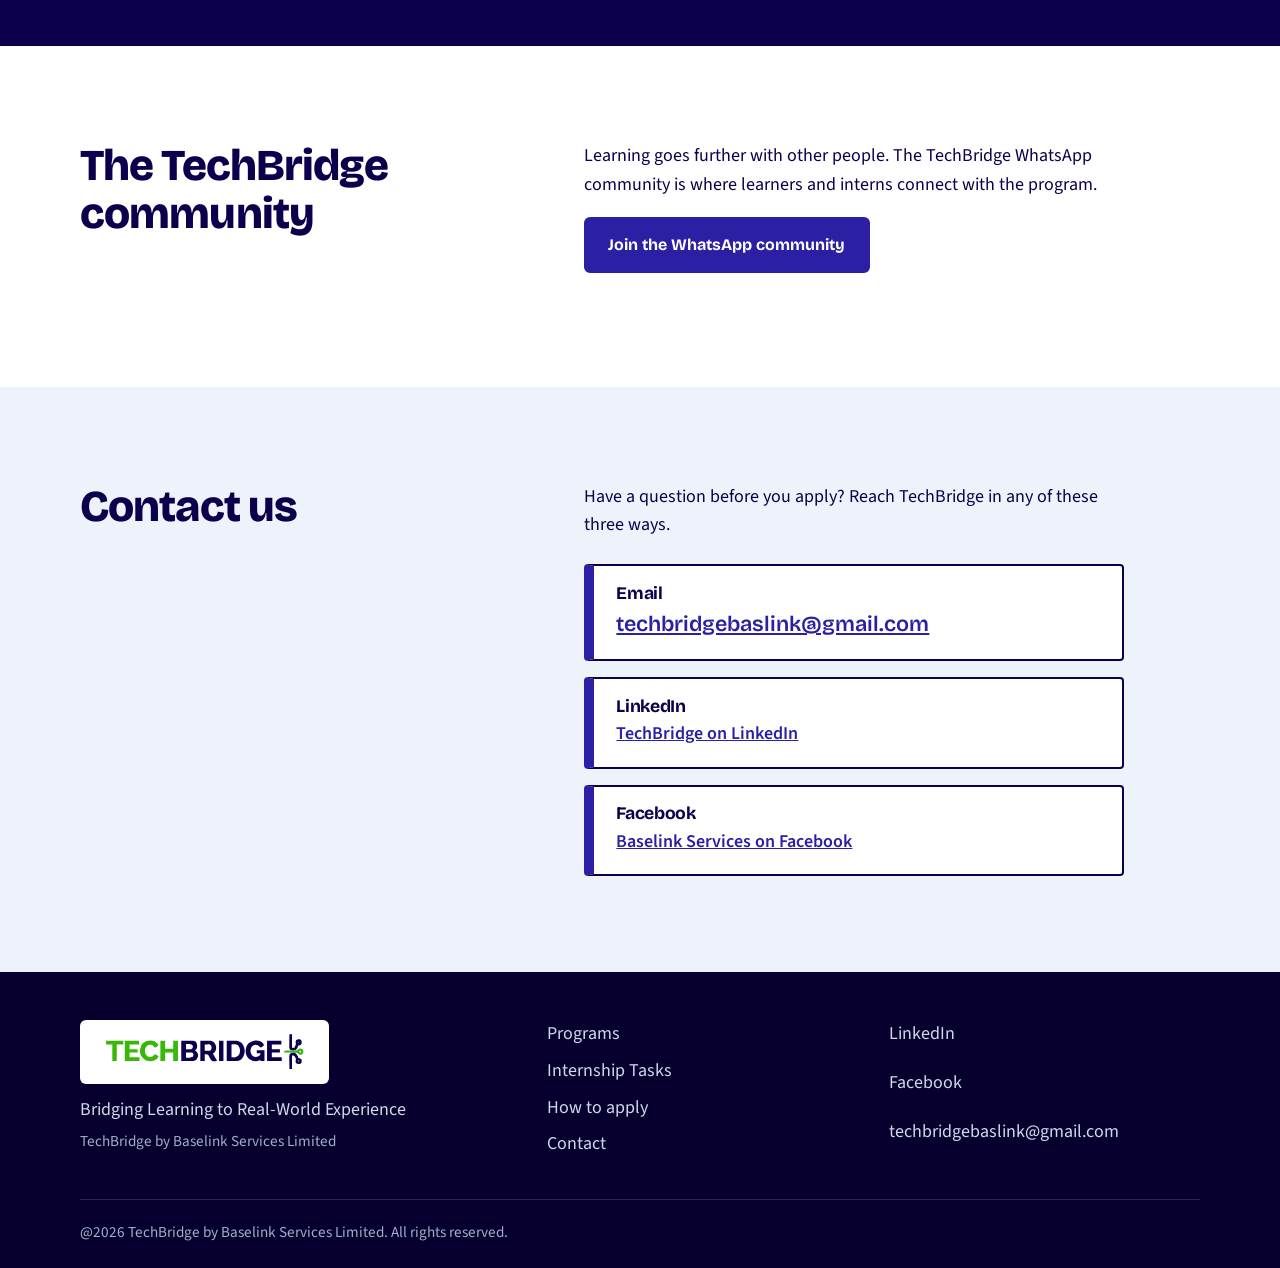
==== commit 6e3e3e5d: "Add files via upload" ====
--- a/index.html
+++ b/index.html
@@ -27,7 +27,7 @@
                 <ul>
                     <li><a href="#about">About</a></li>
                     <li><a href="programs.html">Programs</a></li>
-                    <li><a href="#internship">Internship</a></li>
+                    <li><a href="tasks.html">Internship Tasks</a></li>
                     <li><a href="#apply">How to apply</a></li>
                     <li><a href="#community">Community</a></li>
                     <li><a href="#contact">Contact</a></li>
@@ -203,8 +203,8 @@
             </div>
             <nav aria-label="Footer">
                 <ul class="footer-links">
-                    <li><a href="#programs">Programs</a></li>
-                    <li><a href="#internship">Internship</a></li>
+                    <li><a href="programs.html">Programs</a></li>
+                    <li><a href="tasks.html">Internship Tasks</a></li>
                     <li><a href="#apply">How to apply</a></li>
                     <li><a href="#contact">Contact</a></li>
                 </ul>
--- a/style.css
+++ b/style.css
@@ -98,7 +98,7 @@
     align-items: center;
     text-decoration: none;
 }
-.brand img { height: 45px; width: 220pz; max-width: none; object-fit: cover; object-position: 50% 48.9%;}
+.brand img { width: 220px; height: 45px; max-width: none; object-fit: cover; object-position: 50% 48.9%;}
 .site-nav ul {
     list-style: none;
     margin: 0;
@@ -116,18 +116,7 @@
 .site-header a:not(.btn):hover,
 .site-header a:not(.btn):focus-visible { color: var(--blue); text-decoration: none;}
 
-.nav-check {
-    position: absolute;
-    right: 0;
-    top: 12px;
-    width: 44px;
-    height: 44px;
-    opacity: 0;
-    margin: 0;
-    cursor: pointer;
-    z-index: 2;
-    display: none;
-}
+.menu-anchor { display: none;}
 .nav-toggle {
     display: none;
     border: 2px solid var(--ink);
@@ -138,7 +127,7 @@
     align-items: center;
     justify-content: center;
 }
-.nav-check:focus-visible + .nav-toggle { outline: 3px solid var(--signal); outline-offset: 3px;}
+.site-header a.nav-toggle:focus-visible { outline: 3px solid var(--signal); outline-offset: 3px;}
 .nav-toggle .bars, .nav-toggle .bars::before, .nav-toggle .bars::after {
     display: block;
     width: 20px;
@@ -149,6 +138,9 @@
 }
 .nav-toggle .bars::before { position: absolute; top: -6px;}
 .nav-toggle .bars::after { position: absolute; top: 6px;}
+.nav-close .bars { background: transparent;}
+.nav-close .bars::before { top: 0; transform: rotate(45deg);}
+.nav-close .bars::after { top: 0; transform: rotate(-45deg);}
 
 /* HERO */
 .hero {
@@ -368,10 +360,262 @@
 }
 .copyright p { margin: 0;}
 
-/* TABLET */
-@media (max-width: 900px) {
-    .nav-check { display: block;}
-    .nav-toggle { display: inline-flex;}
+/* HOMEPAGE: PROGRAM CARD LINKS */
+.program-links { display: flex; flex-wrap: wrap; gap: .5rem 1.5rem; margin-top: auto; padding-top: .75rem;}
+.program-links .text-link { margin-top: 0; padding-top: 0;}
+.section-more { margin: 2rem 0 0;}
+
+/* NAV: CURRENT PAGE */
+.site-header a[aria-current="page"] { color: var(--blue); font-weight: 800;}
+
+/* PROGRAMS PAGE: OVERVIEW */
+.page-hero { padding-bottom: clamp(3rem, 6vw, 4.5rem);}
+.page-hero h1 { max-width: 18ch;}
+.page-hero .hero-lead { margin-bottom: 2.5rem;}
+.chooser { display: grid; grid-template-columns: repeat(2, 1fr); gap: 1.25rem;}
+.chooser-card {
+    display: flex;
+    flex-direction: column;
+    gap: .35rem;
+    padding: 1.5rem;
+    border: 2px solid rgba(255, 255, 255, .3);
+    border-top-width: 10px;
+    border-radius: 4px;
+    color: #fff;
+    text-decoration: none;
+    transition: background .2s, border-color .2s;
+}
+.chooser-data { border-top-color: #6f63e8;}
+.chooser-web { border-top-color: var(--signal);}
+.chooser-card:hover { background: rgba(255, 255, 255, .08); border-color: #fff;}
+.chooser-data:hover { border-top-color: #6f63e8;}
+.chooser-web:hover { border-top-color: var(--signal);}
+.chooser-name { font-family: var(--font-head); font-weight: 800; font-size: 1.5rem; letter-spacing: -0.02em;}
+.chooser-line { color: #cfd9ea;}
+
+/* PROGRAMS PAGE: PROGRAM DETAIL */
+.program-detail .split { grid-template-columns: 1fr 1.2fr; gap: clamp(2rem, 6vw, 5rem);}
+.program-intro { display: flex; flex-direction: column; align-items: flex-start; gap: .9rem;}
+.program-intro p { margin: 0; color: var(--ink-soft); max-width: 46ch;}
+.program-intro .program-tagline { font-family: var(--font-head); font-weight: 700; font-size: 1.25rem; color: var(--ink); line-height: 1.3;}
+.program-intro .btn { margin-top: .75rem;}
+.program-detail-data .program-icon { color: var(--blue); fill: var(--blue);}
+.program-detail-web .program-icon { color: var(--ink); fill: none;}
+.program-detail-data .skill-list li { border-left-color: var(--blue);}
+.program-detail-web .skill-list li { border-left-color: var(--signal);}
+.skills-title { margin-bottom: 1.25rem;}
+.skill-list { list-style: none; margin: 0; padding: 0; display: grid; gap: .9rem;}
+.skill-list li {
+    background: #fff;
+    border: 2px solid var(--ink);
+    border-left: 10px solid var(--blue);
+    border-radius: 4px;
+    padding: 1rem 1.4rem;
+}
+.skill-list h4 { margin: 0 0 .15rem; font-family: var(--font-head); font-size: 1.15rem; font-weight: 700; letter-spacing: -0.01em;}
+.skill-list p { margin: 0; color: var(--ink-soft); font-size: 1rem;}
+
+/* PROGRAMS PAGE: COMPARISON */
+.compare { width: 100%; margin-top: 2.5rem; border-collapse: collapse; border: 2px solid var(--ink);}
+.compare th, .compare td { padding: 1rem 1.25rem; text-align: left; vertical-align: top; border-bottom: 1px solid var(--line);}
+.compare thead th { background: var(--ink); color: #fff; font-family: var(--font-head); font-size: 1.15rem; border-bottom: 0;}
+.compare thead th:nth-child(2) { box-shadow: inset 0 -6px 0 #6f63e8;}
+.compare thead th:nth-child(3) { box-shadow: inset 0 -6px 0 var(--signal);}
+.compare tbody th { width: 20%; font-family: var(--font-head); background: var(--mist);}
+.compare tbody tr:last-child th, .compare tbody tr:last-child td { border-bottom: 0;}
+.compare td { color: var(--ink-soft);}
+
+/* PROGRAMS PAGE: CALL TO ACTION */
+.cta .section-lead { margin-bottom: 2rem;}
+.cta h2 { max-width: 20ch;}
+
+/* INTERNSHIP TASKS: 30-DAY OVERVIEW */
+.daybar { margin-top: 3rem; padding: 0 1.75rem;}
+daybar-points {
+    position: relative;
+    list-style: none;
+    margin: 0;
+    padding: 0;
+    height: 5.5rem;
+}
+.daybar-points::before {
+    content: "";
+    position: absolute;
+    left: 0;
+    right: 0;
+    top: 21px;
+    height: 6px;
+    border-radius: 3px;
+    background: var(--ink);
+}
+.daybar-points li {
+    position: absolute;
+    top: 0;
+    transform: translateX(-50%);
+    display: flex;
+    flex-direction: column;
+    align-items: center;
+    gap: .35rem;
+}
+.daybar-points .at-1 { left: 0.0%;}
+.daybar-points .at-4 { left: 10.3%;}
+.daybar-points .at-8 { left: 24.1%;}
+.daybar-points .at-11 { left: 34.5%;}
+.daybar-points .at-15 { left: 48.3%;}
+.daybar-points .at-19 { left: 62.1%;}
+.daybar-points .at-22 { left: 72.4%;}
+.daybar-points .at-26 { left: 86.2%;}
+.daybar-points .at-30 { left: 100.0%;}
+.dot {
+    display: grid;
+    place-items: center;
+    width: 48px;
+    height: 48px;
+    border-radius: 50%;
+    border: 4px solid var(--mist);
+    font-family: var(--font-head);
+    font-weight: 800;
+    font-size: 1.25rem;
+    text-decoration: none;
+    color: #fff;
+    transition: transform .2s;
+}
+.dot:hover { transform: scale(1.12);}
+.dot.lvl-1 { background: var(--signal); color: var(--ink);}
+.dot.lvl-2 { background: #6f63e8;}
+.dot.lvl-3 { background: var(--blue);}
+.dot.lvl-4 { background: var(--ink);}
+.dot-day { font-family: var(--font-head); font-weight: 700; font-size: .95rem; color: var(--ink); white-space: nowrap;}
+.end-dot {
+    width: 20px;
+    height: 20px;
+    margin: 14px 0;
+    border-radius: 50%;
+    background: var(--mist);
+    border: 5px solid var(--ink);
+}
+.daybar-ends { display: none;}
+ 
+/* INTERNSHIP TASKS: DIFFICULTY */
+.meter { display: inline-flex; gap: 3px;}
+.meter i { display: block; width: 14px; height: 8px; border-radius: 2px; background: var(--line);}
+.meter.lvl-1 i:nth-child(-n+1), .lvl-1 .meter i:nth-child(-n+1) { background: var(--signal);}
+.meter.lvl-2 i:nth-child(-n+2), .lvl-2 .meter i:nth-child(-n+2) { background: #6f63e8;}
+.meter.lvl-3 i:nth-child(-n+3), .lvl-3 .meter i:nth-child(-n+3) { background: var(--blue);}
+.meter.lvl-4 i:nth-child(-n+4), .lvl-4 .meter i:nth-child(-n+4) { background: var(--ink);}
+.legend {
+    list-style: none;
+    margin: 2.5rem 0 0;
+    padding: 0;
+    display: grid;
+    grid-template-columns: repeat(4, 1fr);
+    gap: 1rem;
+}
+.legend li {
+    display: flex;
+    flex-direction: column;
+    align-items: flex-start;
+    gap: .4rem;
+    padding: 1rem 1.25rem;
+    background: #fff;
+    border: 2px solid var(--ink);
+    border-radius: 4px;
+}
+.legend strong { font-family: var(--font-head); font-size: 1.05rem; line-height: 1.25;}
+.legend li > span:last-child { color: var(--ink-soft); font-size: 1rem;}
+ 
+/* INTERNSHIP TASKS: THE 8 TASKS */
+.journey { list-style: none; margin: 3rem 0 0; padding: 0;}
+.task {
+    display: grid;
+    grid-template-columns: 8rem 1fr;
+    padding-bottom: 1.5rem;
+}
+.task:last-child { padding-bottom: 0;}
+.task-day {
+    position: relative;
+    display: flex;
+    flex-direction: column;
+    align-items: flex-end;
+    padding: .9rem 2rem 0 0;
+    border-right: 6px solid var(--blue);
+    font-family: var(--font-head);
+    line-height: 1;
+}
+.task-day::after {
+    content: "";
+    position: absolute;
+    top: 1.4rem;
+    right: -15px;
+    width: 24px;
+    height: 24px;
+    border-radius: 50%;
+    border: 5px solid #fff;
+    background: var(--ink);
+}
+.lvl-1 .task-day::after { background: var(--signal);}
+.lvl-2 .task-day::after { background: #6f63e8;}
+.lvl-3 .task-day::after { background: var(--blue);}
+.lvl-4 .task-day::after { background: var(--ink);}
+.task-day-label { font-weight: 700; font-size: .95rem; color: var(--ink-soft);}
+.task-day-num { font-weight: 800; font-size: 3rem; letter-spacing: -0.04em; color: var(--ink);}
+.task-card {
+    margin-left: 2rem;
+    padding: 1.5rem 1.75rem;
+    background: #fff;
+    border: 2px solid var(--ink);
+    border-top-width: 10px;
+    border-radius: 4px;
+}
+.lvl-1 .task-card { border-top-color: var(--signal);}
+.lvl-2 .task-card { border-top-color: #6f63e8;}
+.lvl-3 .task-card { border-top-color: var(--blue);}
+.lvl-4 .task-card { border-top-color: var(--ink);}
+.task-meta { display: flex; flex-wrap: wrap; align-items: center; gap: .5rem 1rem; margin-bottom: .75rem;}
+.task-badge {
+    padding: .15rem .65rem;
+    border-radius: 999px;
+    background: var(--ink);
+    color: #fff;
+    font-family: var(--font-head);
+    font-weight: 700;
+    font-size: .9rem;
+}
+.level { font-weight: 600; font-size: 1rem; color: var(--ink-soft);}
+.task-card h3 { margin-bottom: .6rem;}
+.task-card p { margin: 0; color: var(--ink-soft); max-width: 62ch;}
+.task-card details { margin-top: 1.1rem; border-top: 1px solid var(--line); padding-top: .9rem;}
+.task-card summary {
+    display: flex;
+    align-items: center;
+    gap: .6rem;
+    cursor: pointer;
+    list-style: none;
+    font-family: var(--font-head);
+    font-weight: 700;
+    color: var(--blue);
+}
+.task-card summary::-webkit-details-marker { display: none;}
+.task-card summary::before {
+    content: "+";
+    display: grid;
+    place-items: center;
+    width: 1.5rem;
+    height: 1.5rem;
+    border-radius: 50%;
+    border: 2px solid var(--blue);
+    line-height: 1;
+}
+.task-card details[open] summary::before { content: "\2212";}
+.task-card dl { margin: 1rem 0 0;}
+.task-card dt { font-family: var(--font-head); font-weight: 700; font-size: .95rem; color: var(--ink);}
+.task-card dd { margin: 0 0 .8rem; color: var(--ink-soft); max-width: 62ch;}
+.task-card dd:last-child { margin-bottom: 0;}
+.task:target .task-card { box-shadow: 0 0 0 4px rgba(56, 183, 9, .35);}
+
+/* NAVIGATION: HAMBURGER BELOW 1040px */
+@media (max-width: 1040px) {
+    .nav-open { display: inline-flex;}
     .site-nav {
         position: absolute;
         top: 68px;
@@ -382,15 +626,23 @@
         display: none;
         padding: 1rem 1.25rem 1.5rem;
     }
-    .nav-check:checked ~ .site-nav { display: block;}
+    .menu-anchor:target ~ .nav-open { display: none;}
+    .menu-anchor:target ~ .nav-close { display: inline-flex;}
+    .menu-anchor:target ~ .site-nav { display: block;}
     .site-nav ul { flex-direction: column; align-items: flex-start; gap: 1rem;}
+}
+
+/* TABLET */
+@media (max-width: 900px) {
     .split { grid-template-columns: 1fr;}
     .benefits { grid-template-columns: 1fr;}
     .benefits li, .benefits li + li { padding: 1.25rem 0; border-left: 0; border-bottom: 1px solid var(--line);}
     .footer-inner { grid-template-columns: 1fr 1fr;}
     .footer-brand { grid-column: 1 / -1;}
-}
-
+    .program-detail .split { grid-template-columns: 1fr;}
+    .legend { grid-template-columns: repeat(2, 1fr);}
+}
+ 
 /* MOBILE */
 @media (max-width: 640px) {
     body { font-size: 1.0625rem;}
@@ -400,9 +652,31 @@
     .footer-inner { grid-template-columns: 1fr;}
     .banks { flex-direction: column; gap: .25rem;}
     .banks span:last-child { text-align: right;}
-}
-
+    .chooser { grid-template-columns: 1fr;}
+    .daybar { padding: 0 .9rem;}
+    .daybar-points { height: 2.4rem;}
+    .daybar-points::before { top: 11px; height: 4px;}
+    .dot { width: 26px; height: 26px; border-width: 2px; font-size: .85rem;}
+    .dot-day { display: none;}
+    .end-dot { width: 14px; height: 14px; margin: 5px 0; border-width: 4px;}
+    .daybar-ends { display: flex; justify-content: space-between; margin: .5rem -.4rem 0; font-family: var(--font-head); font-weight: 700; font-size: .9rem;}
+    .legend { grid-template-columns: 1fr;}
+    .task { grid-template-columns: 4.25rem 1fr;}
+    .task-day { padding: .75rem 1rem 0 0;}
+    .task-day::after { top: 1.2rem; right: -13px; width: 20px; height: 20px; border-width: 4px;}
+    .task-day-num { font-size: 2rem;}
+    .task-card { margin-left: 1.1rem; padding: 1.1rem 1.1rem 1.25rem;}
+    .compare thead { position: absolute; width: 1px; height: 1px; overflow: hidden; clip: rect(0 0 0 0);}
+    .compare, .compare tbody, .compare tr, .compare th, .compare td { display: block; width: 100%;}
+    .compare tbody tr { border-bottom: 2px solid var(--ink);}
+    .compare tbody tr:last-child { border-bottom: 0;}
+    .compare tbody th { width: 100%; border-bottom: 0;}
+    .compare td { border-bottom: 0; padding-top: .6rem; padding-bottom: .6rem;}
+    .compare td::before { content: attr(data-label); display: block; font-family: var(--font-head); font-weight: 700; color: var(--ink); font-size: .95rem;}
+    .compare td:last-child { padding-bottom: 1rem;}
+}
+ 
 @media (prefers-reduced-motion: reduce) {
     html { scroll-behavior: auto;}
     .bridge svg { animation: none;}
-}
+}
